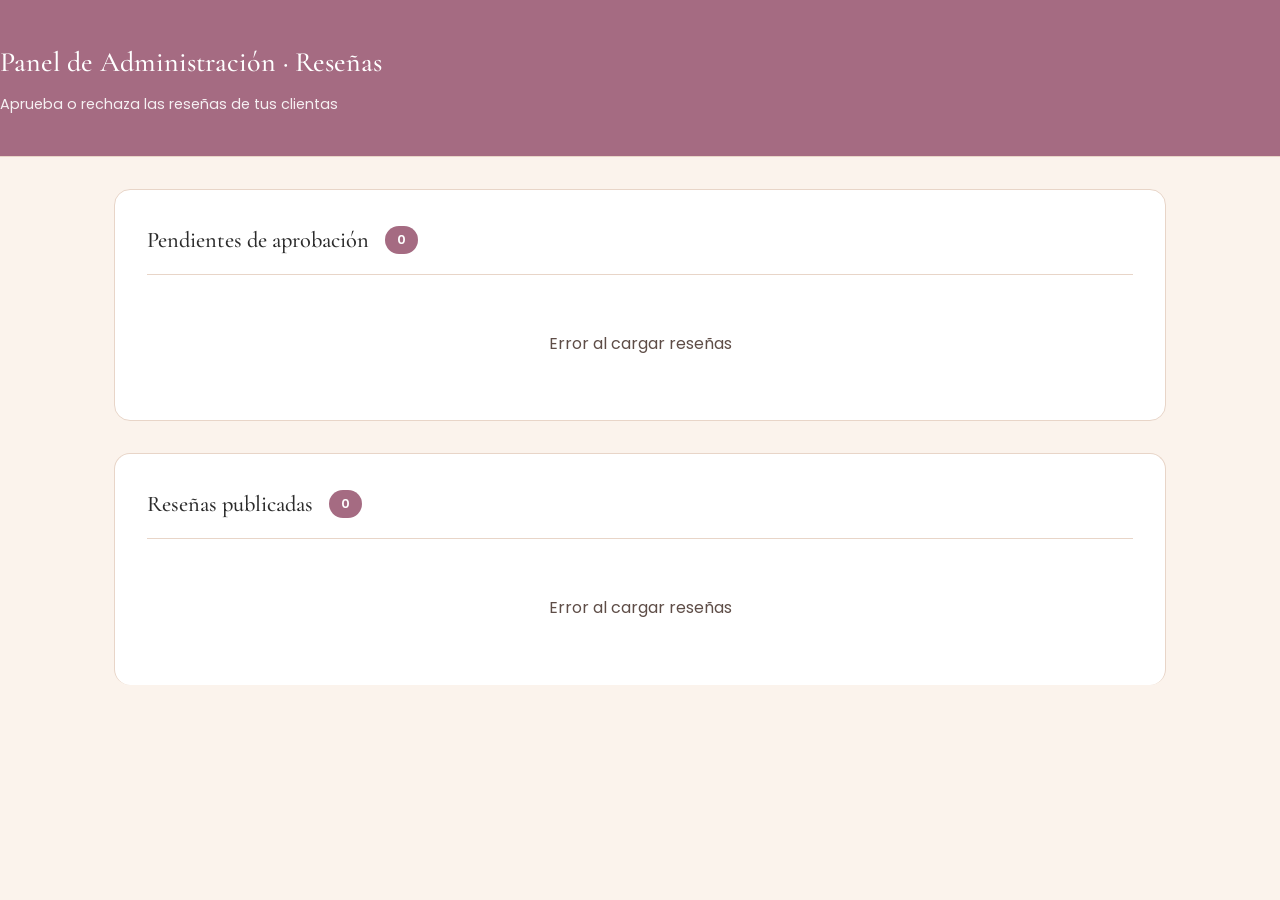
==== admin-resenas.html @ 3df261b6 "Sistema de reseñas: página califica, panel admin y sección home" ====
<!DOCTYPE html>
<html lang="es">
<head>
    <meta charset="UTF-8">
    <meta name="viewport" content="width=device-width, initial-scale=1.0">
    <title>Panel Admin - Reseñas | Francisca Ortiz</title>
    <meta name="robots" content="noindex, nofollow">

    <link rel="icon" type="image/png" href="images/favicon.png">

    <link rel="preconnect" href="https://fonts.googleapis.com">
    <link rel="preconnect" href="https://fonts.gstatic.com" crossorigin>
    <link href="https://fonts.googleapis.com/css2?family=Cormorant+Garamond:wght@400;500;600&family=Poppins:wght@300;400;500;600&display=swap" rel="stylesheet">

    <link rel="stylesheet" href="styles.css">
</head>
<body class="admin-body">
    <header class="admin-header">
        <div class="container">
            <h1>Panel de Administración · Reseñas</h1>
            <p>Aprueba o rechaza las reseñas de tus clientas</p>
        </div>
    </header>

    <main class="container admin-main">
        <section class="admin-section">
            <div class="admin-section-header">
                <h2>Pendientes de aprobación</h2>
                <span class="badge" id="count-pendientes">0</span>
            </div>

            <div id="loading-pendientes" class="admin-loading">
                Cargando reseñas...
            </div>

            <div id="lista-pendientes" class="admin-list"></div>

            <div id="empty-pendientes" class="admin-empty" style="display: none;">
                <p>No hay reseñas pendientes 🎉</p>
            </div>
        </section>

        <section class="admin-section">
            <div class="admin-section-header">
                <h2>Reseñas publicadas</h2>
                <span class="badge" id="count-publicadas">0</span>
            </div>

            <div id="loading-publicadas" class="admin-loading">
                Cargando reseñas...
            </div>

            <div id="lista-publicadas" class="admin-list"></div>

            <div id="empty-publicadas" class="admin-empty" style="display: none;">
                <p>Aún no hay reseñas publicadas</p>
            </div>
        </section>
    </main>

    <script src="admin-resenas.js"></script>
</body>
</html>
---- styles.css ----
*{
    margin: 0;
    padding: 0;
    box-sizing: border-box;
}

html{
    scroll-padding-top: 160px;
    scroll-behavior: smooth;
}

:root{
    --cream: #F5E8DE;
    --cream-light: #FBF3EC;
    --nude: #E8D5C8;
    --rose-mauve: #A56B82;
    --rose-mauve-dark: #8B4A6B;
    --copper: #C08870;
    --copper-soft: #D4A391;
    --text-dark: #2B2B2B;
    --text-soft: #5E4D47;
    --white: #FFFFFF;

    --font-script: 'Allura', cursive;
    --font-serif: 'Cormorant Garamond', serif;
    --font-sans: 'Poppins', sans-serif;
}

body{
    background-color: var(--cream);
    color: var(--text-dark);
    font-family: var(--font-sans);
    line-height: 1.6;
    font-size: 16px;
}

a{
    color: var(--rose-mauve);
    text-decoration: none;
}

a:hover{
    color: var(--rose-mauve-dark);
}

ul{
    list-style: none;
}

h2{
    font-family: var(--font-serif);
    font-size: 48px;
    color: var(--text-dark);
    margin-bottom: 24px;
}

/* APARTADO DEL HEADER */

header{
    background-color: var(--cream);
    padding: 20px 40px;
    display: flex;
    justify-content: space-between;
    align-items: center;
    position: sticky;
    top: 0;
    z-index: 100;
    border-bottom: 1px solid var(--nude);
}

.logo{
    display: block;
    line-height: 0;
}

.logo img{
    height: 70px;
    width: auto;
    display: block;
}

nav ul{
    display: flex;
    gap: 32px;
}

nav a{
    font-size: 13px;
    letter-spacing: 0.15em;
    text-transform: uppercase;
    color: var(--text-dark);
}

nav a:hover{
    color: var(--rose-mauve);
}

main{
    max-width: 1100px;
    margin: 0 auto;
    padding: 0 24px;
}

section{
    padding: 80px 0;
    border-bottom: 1px solid var(--nude);
}

section:last-child{
    border-bottom: none;
}

.section-cta{
    text-align: center;
    margin-top: 3rem;
}

article{
    margin-bottom: 32px;
}

.eyebrow{
    color: var(--copper);
    font-size: 0.75rem;
    letter-spacing: 0.35em;
    text-transform: uppercase;
    font-weight: 500;
    margin-bottom: 1.5rem;
}

.lead{
    font-size: 1.125rem;
    color: var(--text-soft);
    max-width: 600px;
    margin: 0 auto 2.5rem;
}

/* APARTADO DEL HERO */

.hero{
    padding: 5rem 0;
}

.hero-grid{
    display: grid;
    grid-template-columns: 1fr 1fr;
    gap: 4rem;
    align-items: center;
}

.hero-content .eyebrow{
    text-align: left;
}

.hero h1{
    font-family: var(--font-serif);
    font-size: 4rem;
    line-height: 1.1;
    margin-bottom: 1.5rem;
    color: var(--text-dark);
    font-weight: 400;
}

.hero h1 .script{
    font-family: var(--font-script);
    color: var(--rose-mauve);
    font-size: 5rem;
    font-weight: 400;
    display: block;
}

.hero-content .lead{
    margin-left: 0;
    margin-right: 0;
    margin-bottom: 2.5rem;
    max-width: 480px;
}

.hero-actions{
    display: flex;
    gap: 1rem;
    flex-wrap: wrap;
    justify-content: flex-start;
}

.hero-image{
    aspect-ratio: 4 / 5;
    border-radius: 1.5rem;
    overflow: hidden;
    box-shadow: 0 16px 48px rgba(139, 74, 107, 0.15);
}

.hero-image img{
    width: 100%;
    height: 100%;
    object-fit: cover;
    display: block;
}

/* APARTADO DE BOTONES */

.btn{
    display: inline-block;
    padding: 0.875rem 2rem;
    border-radius: 50px;
    font-size: 0.75rem;
    letter-spacing: 0.2em;
    text-transform: uppercase;
    font-weight: 500;
    transition: all 0.3s;
    cursor: pointer;
}

.btn-primary{
    background-color: var(--rose-mauve);
    color: var(--white);
}

.btn-primary:hover{
    background-color: var(--rose-mauve-dark);
    color: var(--white);
}

.btn-secondary{
    background-color: transparent;
    color: var(--rose-mauve-dark);
    border: 1.5px solid var(--rose-mauve);
}

.btn-secondary:hover{
    background-color: var(--rose-mauve);
    color: var(--white);
}

.btn-nav{
    background-color: var(--rose-mauve);
    color: var(--white) !important;
    padding: 0.6rem 1.25rem;
    border-radius: 50px;
    font-weight: 500;
}

.btn-nav:hover{
    background-color: var(--rose-mauve-dark);
    color: var(--white) !important;
}

/* APARTADO DE SERVICIOS */

.services-section{
    text-align: center;
}

.services-section > .lead{
    margin-bottom: 4rem;
}

.services-grid{
    display: grid;
    grid-template-columns: 1fr 1fr;
    gap: 1.5rem;
    text-align: left;
}

.service-card{
    background-color: var(--white);
    padding: 2rem;
    border-radius: 1.25rem;
    border: 1px solid transparent;
    transition: all 0.3s;
}

.service-card:hover{
    border-color: var(--copper-soft);
    transform: translateY(-4px);
    box-shadow: 0 8px 32px rgba(139, 74, 107, 0.08);
}

.service-card h3{
    font-family: var(--font-serif);
    font-size: 1.5rem;
    font-weight: 500;
    color: var(--text-dark);
    margin-bottom: 0.5rem;
}

.service-card p{
    color: var(--text-soft);
    font-size: 0.95rem;
    margin-bottom: 0.75rem;
}

.price{
    color: var(--rose-mauve-dark);
    font-weight: 600;
    font-size: 1rem;
}

.duration{
    color: var(--copper);
    font-size: 0.75rem;
    letter-spacing: 0.15em;
    text-transform: uppercase;
    font-weight: 500;
}

/* APARTADO DE PRODUCTOS */

.products-section{
    text-align: center;
    background-color: var(--cream-light);
    padding: 4rem 2rem;
    border-radius: 2rem;
    margin-bottom: 4rem;
}

.products-section > .lead{
    margin-bottom: 4rem;
}

.products-grid{
    display: grid;
    grid-template-columns: repeat(4, 1fr);
    gap: 1.25rem;
    text-align: left;
}

.product-card{
    background-color: var(--white);
    border-radius: 1.25rem;
    overflow: hidden;
    transition: transform 0.3s;
    cursor: pointer;
    display: flex;
    flex-direction: column;
}

.product-card:hover{
    transform: translateY(-4px);
}

.product-image{
    aspect-ratio: 1 / 1;
    background-color: var(--cream);
    display: flex;
    align-items: center;
    justify-content: center;
    color: var(--copper);
    font-size: 0.75rem;
    letter-spacing: 0.2em;
    text-transform: uppercase;
    width: 100%;
}

.product-brand,
.product-card h3,
.product-price{
    padding-left: 1.25rem;
    padding-right: 1.25rem;
}

.product-brand{
    font-size: 0.7rem;
    letter-spacing: 0.25em;
    text-transform: uppercase;
    color: var(--copper);
    margin-top: 1.25rem;
    margin-bottom: 0.4rem;
}

.product-card h3{
    font-family: var(--font-serif);
    font-size: 1.05rem;
    font-weight: 500;
    color: var(--text-dark);
    line-height: 1.3;
    margin-bottom: 0.75rem;
}

.product-price{
    color: var(--rose-mauve-dark);
    font-weight: 600;
    font-size: 1rem;
    padding-bottom: 1.25rem;
    margin-top: auto;
}

/* APARTADO DE CONTACTO */

.contact-grid{
    display: grid;
    grid-template-columns: 1fr 1fr;
    gap: 4rem;
    align-items: start;
}

.contact-info h2{
    margin-bottom: 1rem;
}

.contact-info .lead{
    margin-bottom: 2.5rem;
}

.contact-list li{
    padding: 1rem 0;
    border-bottom: 1px solid var(--nude);
}

.contact-list li:last-child{
    border-bottom: none;
}

.contact-label{
    display: block;
    font-size: 0.7rem;
    letter-spacing: 0.25em;
    text-transform: uppercase;
    color: var(--copper);
    margin-bottom: 0.4rem;
    font-weight: 500;
}

.contact-list a{
    font-size: 1.05rem;
    color: var(--text-dark);
}

.contact-list a:hover{
    color: var(--rose-mauve);
}

.hours-box{
    background-color: var(--white);
    padding: 2.5rem;
    border-radius: 1.5rem;
    box-shadow: 0 8px 32px rgba(139, 74, 107, 0.08);
}

.hours-box h3{
    font-family: var(--font-serif);
    font-size: 1.75rem;
    font-weight: 500;
    text-align: center;
    margin-bottom: 1.5rem;
}

.hours-box .script{
    font-family: var(--font-script);
    color: var(--rose-mauve);
    font-size: 2.25rem;
    font-weight: 400;
}

.hours-list li{
    display: flex;
    justify-content: space-between;
    padding: 0.875rem 0;
    border-bottom: 1px solid var(--cream);
    font-size: 0.95rem;
}

.hours-list li:last-child{
    border-bottom: none;
}

.hours-list li span:first-child{
    color: var(--text-soft);
}

.hours-list li span:last-child{
    color: var(--rose-mauve-dark);
    font-weight: 500;
}

/* APARTADO DEL MAPA */

.map-wrapper{
    margin-top: 4rem;
    border-radius: 1.5rem;
    overflow: hidden;
    box-shadow: 0 8px 32px rgba(139, 74, 107, 0.08);
    aspect-ratio: 16 / 9;
}

.map-wrapper iframe{
    width: 100%;
    height: 100%;
    border: 0;
    display: block;
}

/* APARTADO DE FOOTER */

footer{
    background-color: var(--rose-mauve-dark);
    color: var(--cream);
    padding: 4rem 0 2rem;
    margin-top: 4rem;
}

.footer-grid{
    max-width: 1100px;
    margin: 0 auto 3rem;
    padding: 0 24px;
    display: grid;
    grid-template-columns: 2fr 1fr 1fr;
    gap: 4rem;
}

.footer-logo{
    display: block;
    line-height: 0;
}

.footer-logo img{
    height: 80px;
    width: auto;
    display: block;
}

.footer-about{
    color: rgba(245, 232, 222, 0.7);
    margin-top: 1.5rem;
    font-size: 0.95rem;
    max-width: 320px;
}

footer h4{
    font-size: 0.7rem;
    letter-spacing: 0.25em;
    text-transform: uppercase;
    color: var(--copper-soft);
    margin-bottom: 1.25rem;
    font-weight: 500;
}

.footer-links ul li,
.footer-social ul li{
    margin-bottom: 0.75rem;
}

.footer-links a,
.footer-social a{
    color: rgba(245, 232, 222, 0.85);
    font-size: 0.95rem;
    transition: color 0.2s;
}

.footer-links a:hover,
.footer-social a:hover{
    color: var(--cream);
}

.footer-bottom{
    max-width: 1100px;
    margin: 0 auto;
    padding: 1.5rem 24px 0;
    border-top: 1px solid rgba(245, 232, 222, 0.15);
    text-align: center;
}

.footer-bottom p{
    font-size: 0.8rem;
    color: rgba(245, 232, 222, 0.5);
}

/* APARTADO BOTON WSP */

.whatsapp-float{
    position: fixed;
    bottom: 1.5rem;
    right: 1.5rem;
    width: 60px;
    height: 60px;
    background-color: #25D366;
    color: var(--white);
    border-radius: 50%;
    display: flex;
    align-items: center;
    justify-content: center;
    box-shadow: 0 6px 24px rgba(37, 211, 102, 0.4);
    z-index: 99;
    transition: transform 0.3s, box-shadow 0.3s;
}

.whatsapp-float:hover{
    transform: scale(1.08);
    box-shadow: 0 8px 32px rgba(37, 211, 102, 0.5);
    color: var(--white);
}

/* ANIMACIONES DE PAGINA */

.fade-in{
    opacity: 0;
    transform: translateY(30px);
    transition: opacity 0.8s ease, transform 0.8s ease;
}

.fade-in.visible{
    opacity: 1;
    transform: translateY(0);
}

/* APARTADO DE GALERIA */

.gallery-section{
    text-align: center;
}

.gallery-section > .lead{
    margin-bottom: 4rem;
}

.gallery-grid{
    display: grid;
    grid-template-columns: repeat(4, 1fr);
    grid-template-rows: 240px 240px;
    gap: 0.75rem;
    margin-bottom: 3rem;
}

.gallery-item{
    border-radius: 1rem;
    overflow: hidden;
    cursor: pointer;
    transition: transform 0.4s;
}

.gallery-item img{
    width: 100%;
    height: 100%;
    object-fit: cover;
    display: block;
    transition: transform 0.6s;
}

.gallery-item:hover img{
    transform: scale(1.08);
}

.gallery-item-1{
    grid-row: span 2;
}

.gallery-item-4{
    grid-column: span 2;
}

.gallery-cta{
    font-size: 1.05rem;
    color: var(--text-soft);
    margin-top: 2rem;
}

.gallery-cta a{
    font-weight: 500;
    border-bottom: 2px solid var(--copper-soft);
    padding-bottom: 2px;
    transition: border-color 0.3s;
}

.gallery-cta a:hover{
    border-color: var(--rose-mauve);
}

/* APARTADO DE PAGINA SERVICIOS */

.page-header{
    text-align: center;
    padding: 4rem 0 3rem;
}

.page-header h1{
    font-family: var(--font-serif);
    font-size: 3.5rem;
    line-height: 1.1;
    color: var(--text-dark);
    font-weight: 400;
    margin-bottom: 0;
}

.page-header h1 .script{
    font-family: var(--font-script);
    color: var(--rose-mauve);
    font-size: 4.5rem;
    font-weight: 400;
}

.services-page,
.shop-page{
    padding-bottom: 4rem;
}

.category-title{
    font-family: var(--font-serif);
    font-size: 1.75rem;
    font-weight: 500;
    color: var(--rose-mauve-dark);
    margin: 3rem 0 1.5rem;
    padding-left: 0.5rem;
    border-left: 3px solid var(--copper);
}

.category-title:first-of-type{
    margin-top: 0;
}

.services-cta{
    text-align: center;
    margin-top: 5rem;
    padding: 3rem;
    background-color: var(--cream-light);
    border-radius: 1.5rem;
}

.services-cta p{
    font-family: var(--font-serif);
    font-size: 1.5rem;
    color: var(--text-dark);
    margin-bottom: 1.5rem;
}

/* APARTADO PAGINA TIENDA */

.filters{
    display: flex;
    gap: 0.75rem;
    flex-wrap: wrap;
    justify-content: center;
    margin-bottom: 3rem;
}

.filter-btn{
    background-color: transparent;
    color: var(--text-soft);
    border: 1.5px solid var(--nude);
    padding: 0.75rem 1.5rem;
    border-radius: 50px;
    font-family: var(--font-sans);
    font-size: 0.8rem;
    letter-spacing: 0.15em;
    text-transform: uppercase;
    font-weight: 500;
    cursor: pointer;
    transition: all 0.3s;
}

.filter-btn:hover{
    border-color: var(--rose-mauve);
    color: var(--rose-mauve-dark);
}

.filter-btn.active{
    background-color: var(--rose-mauve);
    color: var(--white);
    border-color: var(--rose-mauve);
}

.shop-grid{
    grid-template-columns: repeat(4, 1fr);
}

.product-card.hidden{
    display: none;
}

.shop-info{
    margin-top: 5rem;
    padding: 3rem;
    background-color: var(--cream-light);
    border-radius: 1.5rem;
    text-align: center;
}

.shop-info h3{
    font-family: var(--font-serif);
    font-size: 1.75rem;
    font-weight: 500;
    margin-bottom: 1rem;
    color: var(--rose-mauve-dark);
}

.shop-info p{
    color: var(--text-soft);
    margin-bottom: 2rem;
    max-width: 600px;
    margin-left: auto;
    margin-right: auto;
}

@media (max-width: 768px){
    header {
        padding: 1rem 1.25rem;
        flex-wrap: wrap;
    }

    nav ul {
        gap: 1rem;
    }

    .logo img {
        height: 50px;
    }

    .hero-grid {
        grid-template-columns: 1fr;
        gap: 2.5rem;
    }

    .hero-image {
        aspect-ratio: 4 / 3;
        order: -1;
    }

    .hero h1 {
        font-size: 2.5rem;
    }

    .hero h1 .script {
        font-size: 3rem;
    }

    .page-header h1 {
        font-size: 2.5rem;
    }

    .page-header h1 .script {
        font-size: 3rem;
    }

    .services-grid {
        grid-template-columns: 1fr;
    }

    .products-grid {
        grid-template-columns: repeat(2, 1fr);
    }

    .products-section,
    .shop-page {
        padding: 2.5rem 1rem;
    }

    .contact-grid {
        grid-template-columns: 1fr;
        gap: 2.5rem;
    }

    .map-wrapper {
        margin-top: 2.5rem;
        aspect-ratio: 4 / 3;
    }

    .footer-grid {
        grid-template-columns: 1fr;
        gap: 2rem;
    }

    .gallery-grid {
        grid-template-columns: repeat(2, 1fr);
        grid-template-rows: 180px 180px 180px 180px;
    }

    .gallery-item-1,
    .gallery-item-4 {
        grid-row: auto;
        grid-column: auto;
    }

    .shop-grid {
        grid-template-columns: repeat(2, 1fr);
    }
}

/* APARTADO PÁGINA RESERVAR */

.booking-page{
    display: grid;
    grid-template-columns: 1fr 320px;
    gap: 3rem;
    padding-bottom: 4rem;
    align-items: start;
}

.booking-stepper{
    grid-column: 1 / -1;
    display: flex;
    justify-content: space-between;
    margin-bottom: 3rem;
    padding: 1.5rem 0;
    border-bottom: 1px solid var(--nude);
    position: relative;
}

.booking-stepper::before{
    content: '';
    position: absolute;
    top: 50%;
    left: 5%;
    right: 5%;
    height: 2px;
    background-color: var(--nude);
    z-index: 0;
}

.step{
    display: flex;
    flex-direction: column;
    align-items: center;
    gap: 0.5rem;
    position: relative;
    z-index: 1;
    background-color: var(--cream);
    padding: 0 1rem;
}

.step-number{
    width: 40px;
    height: 40px;
    border-radius: 50%;
    background-color: var(--white);
    border: 2px solid var(--nude);
    display: flex;
    align-items: center;
    justify-content: center;
    font-weight: 600;
    color: var(--text-soft);
    transition: all 0.3s;
}

.step-label{
    font-size: 0.75rem;
    letter-spacing: 0.15em;
    text-transform: uppercase;
    color: var(--text-soft);
    font-weight: 500;
}

.step.active .step-number{
    background-color: var(--rose-mauve);
    border-color: var(--rose-mauve);
    color: var(--white);
}

.step.active .step-label{
    color: var(--rose-mauve-dark);
    font-weight: 600;
}

.step.completed .step-number{
    background-color: var(--copper);
    border-color: var(--copper);
    color: var(--white);
}

/* APARTADO DE SELECCIÓN DE SERVICIO */

.booking-step{
    display: none;
}

.booking-step.active{
    display: block;
}

.step-title{
    font-family: var(--font-serif);
    font-size: 2rem;
    font-weight: 500;
    color: var(--text-dark);
    margin-bottom: 0.5rem;
}

.step-description{
    color: var(--text-soft);
    margin-bottom: 2rem;
    font-size: 1rem;
}

.services-selection{
    display: grid;
    grid-template-columns: 1fr 1fr;
    gap: 1rem;
    margin-bottom: 2rem;
}

.service-option{
    background-color: var(--white);
    padding: 1.5rem;
    border-radius: 1rem;
    border: 2px solid var(--nude);
    cursor: pointer;
    transition: all 0.3s;
    margin-bottom: 0;
}

.service-option:hover{
    border-color: var(--copper-soft);
    transform: translateY(-2px);
    box-shadow: 0 4px 16px rgba(139, 74, 107, 0.06);
}

.service-option.selected{
    border-color: var(--rose-mauve);
    background-color: var(--cream-light);
    box-shadow: 0 4px 16px rgba(139, 74, 107, 0.12);
}

.service-option h3{
    font-family: var(--font-serif);
    font-size: 1.25rem;
    font-weight: 500;
    color: var(--text-dark);
    margin-bottom: 0.4rem;
}

.service-option p{
    color: var(--text-soft);
    font-size: 0.875rem;
    margin-bottom: 0.75rem;
}

.service-meta{
    display: flex;
    align-items: center;
    gap: 0.5rem;
    margin-bottom: 0;
}

.service-option .price{
    color: var(--rose-mauve-dark);
    font-weight: 600;
    font-size: 1rem;
}

.service-option .duration{
    color: var(--copper);
    font-size: 0.7rem;
    letter-spacing: 0.15em;
    text-transform: uppercase;
    font-weight: 500;
}

/* ACCIONES DE NAVEGACIÓN */

.booking-actions{
    display: flex;
    justify-content: space-between;
    gap: 1rem;
    margin-top: 2rem;
    padding-top: 2rem;
    border-top: 1px solid var(--nude);
}

.booking-actions .btn-secondary{
    margin-right: auto;
}

.booking-actions .btn-primary{
    margin-left: auto;
}

.btn:disabled{
    opacity: 0.4;
    cursor: not-allowed;
    pointer-events: none;
}

/* APARTADO DE CALENDARIO Y HORARIOS */

.calendar-wrapper{
    background-color: var(--white);
    padding: 1.5rem;
    border-radius: 1.25rem;
    border: 1px solid var(--nude);
    margin-bottom: 2rem;
}

.calendar-header{
    display: flex;
    justify-content: space-between;
    align-items: center;
    margin-bottom: 1.5rem;
}

.calendar-month{
    font-family: var(--font-serif);
    font-size: 1.4rem;
    font-weight: 500;
    color: var(--text-dark);
    margin: 0;
    text-transform: capitalize;
}

.calendar-nav{
    width: 36px;
    height: 36px;
    border-radius: 50%;
    border: 1px solid var(--nude);
    background-color: var(--white);
    color: var(--rose-mauve-dark);
    font-size: 1.2rem;
    cursor: pointer;
    transition: all 0.2s;
    display: flex;
    align-items: center;
    justify-content: center;
}

.calendar-nav:hover{
    background-color: var(--cream-light);
    border-color: var(--rose-mauve);
}

.calendar-weekdays{
    display: grid;
    grid-template-columns: repeat(7, 1fr);
    gap: 0.25rem;
    margin-bottom: 0.5rem;
}

.calendar-weekdays span{
    text-align: center;
    font-size: 0.7rem;
    letter-spacing: 0.15em;
    text-transform: uppercase;
    color: var(--copper);
    font-weight: 500;
    padding: 0.5rem 0;
}

.calendar-grid{
    display: grid;
    grid-template-columns: repeat(7, 1fr);
    gap: 0.25rem;
}

.calendar-day{
    aspect-ratio: 1;
    display: flex;
    align-items: center;
    justify-content: center;
    font-size: 0.95rem;
    background-color: transparent;
    border: 1px solid transparent;
    border-radius: 0.75rem;
    cursor: pointer;
    color: var(--text-dark);
    transition: all 0.2s;
    font-family: var(--font-sans);
}

.calendar-day:hover:not(.disabled):not(.empty){
    background-color: var(--cream);
    border-color: var(--copper-soft);
}

.calendar-day.empty{
    cursor: default;
}

.calendar-day.disabled{
    color: rgba(94, 77, 71, 0.25);
    cursor: not-allowed;
    text-decoration: line-through;
}

.calendar-day.today{
    border-color: var(--copper);
    font-weight: 600;
    color: var(--rose-mauve-dark);
}

.calendar-day.selected{
    background-color: var(--rose-mauve);
    color: var(--white);
    border-color: var(--rose-mauve);
    font-weight: 500;
}

.calendar-day.has-availability{
    position: relative;
}

.calendar-day.has-availability::after{
    content: '';
    position: absolute;
    bottom: 4px;
    width: 4px;
    height: 4px;
    border-radius: 50%;
    background-color: var(--copper);
}

.calendar-day.selected.has-availability::after{
    background-color: var(--white);
}

/* APARTADO DE TIME SLOTS */

.time-slots-wrapper{
    background-color: var(--white);
    padding: 1.5rem;
    border-radius: 1.25rem;
    border: 1px solid var(--nude);
}

.slots-title{
    font-family: var(--font-serif);
    font-size: 1.25rem;
    font-weight: 500;
    color: var(--text-dark);
    margin-bottom: 0.5rem;
}

.slots-help{
    color: var(--text-soft);
    font-size: 0.875rem;
    font-style: italic;
    margin-bottom: 1rem;
}

.time-slots{
    display: grid;
    grid-template-columns: repeat(4, 1fr);
    gap: 0.5rem;
}

.time-slot{
    padding: 0.75rem 0.5rem;
    background-color: var(--white);
    border: 1.5px solid var(--nude);
    border-radius: 0.5rem;
    font-size: 0.9rem;
    cursor: pointer;
    text-align: center;
    transition: all 0.2s;
    font-family: var(--font-sans);
    color: var(--text-dark);
}

.time-slot:hover:not(.disabled){
    border-color: var(--copper-soft);
    background-color: var(--cream-light);
}

.time-slot.selected{
    background-color: var(--rose-mauve);
    color: var(--white);
    border-color: var(--rose-mauve);
    font-weight: 500;
}

.time-slot.disabled{
    background-color: var(--cream-light);
    color: rgba(94, 77, 71, 0.3);
    cursor: not-allowed;
    text-decoration: line-through;
}

@media (max-width: 768px){
    .time-slots {
        grid-template-columns: repeat(3, 1fr);
    }
}

/* APARTADO DE FORMULARIO */

.booking-form{
    margin-bottom: 2rem;
}

.form-field{
    margin-bottom: 1.25rem;
}

.form-field label{
    display: block;
    font-size: 0.7rem;
    letter-spacing: 0.2em;
    text-transform: uppercase;
    color: var(--copper);
    margin-bottom: 0.5rem;
    font-weight: 500;
}

.form-field input,
.form-field textarea{
    width: 100%;
    padding: 0.875rem 1rem;
    border: 1.5px solid var(--nude);
    border-radius: 0.75rem;
    background-color: var(--white);
    font-size: 1rem;
    font-family: var(--font-sans);
    color: var(--text-dark);
    transition: border-color 0.2s;
}

.form-field input:focus,
.form-field textarea:focus{
    outline: none;
    border-color: var(--rose-mauve);
}

.form-field input::placeholder,
.form-field textarea::placeholder{
    color: rgba(94, 77, 71, 0.4);
}

.form-field textarea{
    resize: vertical;
    min-height: 100px;
    font-family: var(--font-sans);
}

.form-field-checkbox{
    display: flex;
    align-items: center;
    gap: 0.75rem;
    margin: 1.5rem 0;
}

.form-field-checkbox input[type="checkbox"]{
    width: 18px;
    height: 18px;
    accent-color: var(--rose-mauve);
    cursor: pointer;
}

.form-field-checkbox label{
    font-size: 0.875rem;
    color: var(--text-soft);
    margin-bottom: 0;
    text-transform: none;
    letter-spacing: 0;
    cursor: pointer;
}

/* APARTADO DE CONFIRMACIÓN */

.booking-success{
    text-align: center;
    padding: 2rem;
}

.success-icon{
    width: 80px;
    height: 80px;
    border-radius: 50%;
    background-color: var(--rose-mauve);
    color: var(--white);
    display: flex;
    align-items: center;
    justify-content: center;
    font-size: 2.5rem;
    margin: 0 auto 1.5rem;
}

.booking-success h2{
    font-family: var(--font-serif);
    font-size: 2rem;
    margin-bottom: 0.75rem;
}

.booking-success > p{
    color: var(--text-soft);
    margin-bottom: 2rem;
}

.booking-summary{
    background-color: var(--cream-light);
    padding: 1.75rem;
    border-radius: 1rem;
    text-align: left;
    max-width: 400px;
    margin: 0 auto 2rem;
}

.booking-summary h3{
    font-family: var(--font-serif);
    font-size: 1.25rem;
    margin-bottom: 1rem;
    text-align: center;
}

.booking-summary ul{
    display: flex;
    flex-direction: column;
    gap: 0.5rem;
}

.booking-summary li{
    display: flex;
    justify-content: space-between;
    padding: 0.5rem 0;
    border-bottom: 1px dashed var(--nude);
    font-size: 0.95rem;
}

.booking-summary li:last-child{
    border-bottom: none;
}

/* SIDEBAR DE RESUMEN EN VIVO */

.booking-summary-sidebar{
    background-color: var(--white);
    padding: 1.75rem;
    border-radius: 1.25rem;
    border: 1px solid var(--nude);
    position: sticky;
    top: 100px;
    align-self: start;
}

.booking-summary-sidebar h3{
    font-family: var(--font-serif);
    font-size: 1.4rem;
    font-weight: 500;
    color: var(--text-dark);
    margin-bottom: 1.25rem;
    padding-bottom: 1rem;
    border-bottom: 1px solid var(--nude);
}

.summary-list{
    display: flex;
    flex-direction: column;
    gap: 0.875rem;
}

.summary-list li{
    display: flex;
    flex-direction: column;
    gap: 0.25rem;
    margin-bottom: 0;
}

.summary-label{
    font-size: 0.7rem;
    letter-spacing: 0.2em;
    text-transform: uppercase;
    color: var(--copper);
    font-weight: 500;
}

.summary-value{
    color: var(--text-dark);
    font-weight: 500;
    font-size: 1rem;
}

.summary-total{
    margin-top: 1rem !important;
    padding-top: 1rem;
    border-top: 1px solid var(--nude);
}

.summary-total .summary-value{
    font-family: var(--font-serif);
    font-size: 1.5rem;
    color: var(--rose-mauve-dark);
    font-weight: 600;
}

/* APARTADO RESPONSIVE PARA RESERVAR */

@media (max-width: 900px){
    .booking-page{
        grid-template-columns: 1fr;
    }

    .booking-summary-sidebar{
        position: static;
        order: -1;
    }

    .services-selection{
        grid-template-columns: 1fr;
    }
}

@media (max-width: 768px){
    .booking-stepper{
        gap: 0.5rem;
    }

    .step{
        padding: 0 0.25rem;
    }

    .step-label{
        font-size: 0.65rem;
        display: none;
    }

    .step.active .step-label{
        display: block;
    }
}

/* CUENTA DE PAGO EN CONFIRMACION */

.payment-cta {
    background-color: var(--cream-light);
    padding: 2rem;
    border-radius: 1rem;
    text-align: center;
    margin: 2rem auto;
    max-width: 400px;
    border: 2px solid var(--rose-mauve);
}

.payment-cta h3 {
    font-family: var(--font-serif);
    color: var(--rose-mauve-dark);
    margin-top: 0;
    margin-bottom: 0.5rem;
}

.payment-cta p {
    color: var(--text-soft);
    margin-bottom: 1.5rem;
}

.btn-payment {
    font-size: 1.1rem;
    padding: 1rem 2.5rem;
}

.payment-note {
    font-size: 0.8rem;
    color: var(--text-soft);
    margin-top: 1rem;
    margin-bottom: 0;
    font-style: italic;
}

/* CARRUSEL DE PRODUCTOS */

.carousel-wrapper {
    position: relative;
    margin: 0 auto 2.5rem;
    max-width: 100%;
}

.carousel-track {
    display: flex;
    gap: 1.5rem;
    overflow-x: auto;
    scroll-snap-type: x mandatory;
    scroll-behavior: smooth;
    padding: 1.5rem 2.5rem;
    scrollbar-width: none;
    -ms-overflow-style: none;
}

.carousel-track::-webkit-scrollbar {
    display: none;
}

.carousel-track .product-card {
    flex: 0 0 280px;
    scroll-snap-align: start;
    margin-bottom: 0;
    transition: transform 0.3s ease, box-shadow 0.3s ease;
    overflow: hidden;
    cursor: pointer;
}

.carousel-track .product-card:hover {
    transform: translateY(-8px);
    box-shadow: 0 12px 28px rgba(139, 74, 107, 0.18);
}

.carousel-track .product-card .product-image {
    overflow: hidden;
    transition: transform 0.4s ease;
}

.carousel-track .product-card:hover .product-image {
    transform: scale(1.05);
}

.carousel-btn {
    position: absolute;
    top: 50%;
    transform: translateY(-50%);
    width: 48px;
    height: 48px;
    border-radius: 50%;
    background-color: var(--white);
    border: 2px solid var(--rose-mauve);
    color: var(--rose-mauve);
    font-size: 1.5rem;
    cursor: pointer;
    z-index: 2;
    display: flex;
    align-items: center;
    justify-content: center;
    transition: all 0.3s;
    box-shadow: 0 2px 12px rgba(0, 0, 0, 0.08);
}

.carousel-btn:hover {
    background-color: var(--rose-mauve);
    color: var(--white);
    transform: translateY(-50%) scale(1.05);
}

.carousel-btn-prev {
    left: 0;
}

.carousel-btn-next {
    right: 0;
}

@media (max-width: 768px) {
    .carousel-track .product-card {
        flex: 0 0 240px;
    }

    .carousel-track {
        padding: 1.5rem 1rem;
    }

    .carousel-btn {
        display: none;
    }
}

/* PAGINA CALIFICAR RESEÑA */

.resena-page {
    padding-top: 3rem;
    padding-bottom: 4rem;
    min-height: 60vh;
}

.resena-wrapper {
    max-width: 600px;
    margin: 0 auto;
    background-color: var(--white);
    padding: 3rem 2.5rem;
    border-radius: 1.5rem;
    border: 1px solid var(--nude);
    text-align: center;
}

.resena-state h1 {
    font-family: var(--font-serif);
    font-size: 2rem;
    color: var(--text-dark);
    margin-bottom: 0.75rem;
    font-weight: 500;
}

.resena-state .lead {
    color: var(--text-soft);
    margin-bottom: 2rem;
}

.resena-state .eyebrow {
    color: var(--copper);
    font-size: 0.75rem;
    letter-spacing: 0.3em;
    text-transform: uppercase;
    margin-bottom: 0.75rem;
    font-weight: 500;
}

/* Sección de estrellas */
.rating-section {
    margin: 2.5rem 0;
    padding: 2rem;
    background-color: var(--cream-light);
    border-radius: 1rem;
}

.rating-label {
    color: var(--text-soft);
    font-size: 0.875rem;
    margin-bottom: 1rem;
    letter-spacing: 0.1em;
}

.stars-input {
    display: flex;
    justify-content: center;
    gap: 0.5rem;
    margin-bottom: 1rem;
}

.stars-input .star {
    font-size: 2.5rem;
    color: var(--nude);
    cursor: pointer;
    transition: all 0.2s;
    user-select: none;
}

.stars-input .star:hover,
.stars-input .star.active {
    color: var(--copper);
    transform: scale(1.1);
}

.rating-feedback {
    color: var(--text-soft);
    font-size: 0.875rem;
    font-style: italic;
    margin-bottom: 0;
}

/* Formulario */
.resena-page .form-field {
    text-align: left;
    margin-bottom: 1.5rem;
}

.resena-page .form-field label {
    display: block;
    color: var(--text-dark);
    margin-bottom: 0.5rem;
    font-weight: 500;
    font-size: 0.875rem;
}

.resena-page .form-field textarea {
    width: 100%;
    padding: 1rem;
    border: 1.5px solid var(--nude);
    border-radius: 0.75rem;
    background-color: var(--white);
    font-family: var(--font-sans);
    font-size: 1rem;
    color: var(--text-dark);
    resize: vertical;
    min-height: 140px;
    transition: border-color 0.2s;
}

.resena-page .form-field textarea:focus {
    outline: none;
    border-color: var(--rose-mauve);
}

.char-counter {
    text-align: right;
    color: var(--text-soft);
    font-size: 0.75rem;
    margin: 0.5rem 0 0 0;
}

/* Estado éxito */
.success-icon {
    width: 80px;
    height: 80px;
    border-radius: 50%;
    background-color: var(--rose-mauve);
    color: var(--white);
    display: flex;
    align-items: center;
    justify-content: center;
    font-size: 3rem;
    margin: 0 auto 1.5rem;
}

@media (max-width: 600px) {
    .resena-wrapper {
        padding: 2rem 1.5rem;
    }

    .stars-input .star {
        font-size: 2rem;
    }
}

/* PANEL ADMIN */

.admin-body {
    background-color: var(--cream-light);
}

.admin-header {
    background-color: var(--rose-mauve);
    color: var(--white);
    padding: 2.5rem 0;
    margin-bottom: 2rem;
}

.admin-header h1 {
    font-family: var(--font-serif);
    font-size: 1.75rem;
    margin: 0;
    font-weight: 500;
}

.admin-header p {
    margin: 0.5rem 0 0 0;
    opacity: 0.9;
    font-size: 0.9rem;
}

.admin-main {
    padding-bottom: 4rem;
}

.admin-section {
    background-color: var(--white);
    padding: 2rem;
    border-radius: 1rem;
    border: 1px solid var(--nude);
    margin-bottom: 2rem;
}

.admin-section-header {
    display: flex;
    align-items: center;
    gap: 1rem;
    margin-bottom: 1.5rem;
    padding-bottom: 1rem;
    border-bottom: 1px solid var(--nude);
}

.admin-section-header h2 {
    font-family: var(--font-serif);
    font-size: 1.4rem;
    color: var(--text-dark);
    margin: 0;
    font-weight: 500;
}

.badge {
    background-color: var(--rose-mauve);
    color: var(--white);
    padding: 0.25rem 0.75rem;
    border-radius: 50px;
    font-size: 0.8rem;
    font-weight: 600;
}

.admin-loading,
.admin-empty {
    text-align: center;
    padding: 2rem;
    color: var(--text-soft);
}

.admin-list {
    display: flex;
    flex-direction: column;
    gap: 1rem;
}

.resena-card {
    border: 1px solid var(--nude);
    border-radius: 0.75rem;
    padding: 1.5rem;
    background-color: var(--cream-light);
}

.resena-card-header {
    display: flex;
    justify-content: space-between;
    align-items: flex-start;
    gap: 1rem;
    margin-bottom: 1rem;
    flex-wrap: wrap;
}

.resena-cliente {
    margin: 0;
    color: var(--text-dark);
    font-weight: 600;
    font-size: 1.05rem;
}

.resena-servicio {
    color: var(--text-soft);
    font-size: 0.875rem;
    margin: 0.25rem 0 0 0;
}

.resena-stars {
    color: var(--copper);
    font-size: 1.25rem;
}

.resena-stars .empty {
    color: var(--nude);
}

.resena-comentario {
    color: var(--text-dark);
    line-height: 1.6;
    margin: 1rem 0;
    font-style: italic;
}

.resena-fecha {
    color: var(--text-soft);
    font-size: 0.8rem;
    margin-bottom: 1rem;
}

.resena-actions {
    display: flex;
    gap: 0.75rem;
    margin-top: 1rem;
}

.btn-aprobar {
    background-color: var(--rose-mauve);
    color: var(--white);
    border: none;
    padding: 0.6rem 1.25rem;
    border-radius: 50px;
    font-weight: 500;
    cursor: pointer;
    transition: background-color 0.2s;
    font-size: 0.875rem;
}

.btn-aprobar:hover {
    background-color: var(--rose-mauve-dark);
}

.btn-rechazar {
    background-color: transparent;
    color: var(--text-soft);
    border: 1px solid var(--nude);
    padding: 0.6rem 1.25rem;
    border-radius: 50px;
    font-weight: 500;
    cursor: pointer;
    transition: all 0.2s;
    font-size: 0.875rem;
}

.btn-rechazar:hover {
    background-color: rgba(0, 0, 0, 0.05);
    color: var(--text-dark);
}

.resena-publicada {
    border-left: 4px solid var(--rose-mauve);
}

/* SECCION DE RESEÑAS EN HOME */

.resenas-section {
    padding: 5rem 0;
    background-color: var(--cream-light);
}

.resenas-section h2 {
    text-align: center;
    margin-bottom: 0.5rem;
}

.resenas-section .lead {
    text-align: center;
    margin-bottom: 3rem;
}

.resenas-section .eyebrow {
    text-align: center;
}

.resenas-grid {
    display: grid;
    grid-template-columns: repeat(auto-fit, minmax(300px, 1fr));
    gap: 1.5rem;
    max-width: 1100px;
    margin: 0 auto;
}

.resenas-loading {
    text-align: center;
    color: var(--text-soft);
    grid-column: 1 / -1;
}

.resena-publica {
    background-color: var(--white);
    padding: 2rem;
    border-radius: 1rem;
    border: 1px solid var(--nude);
    position: relative;
    transition: transform 0.3s, box-shadow 0.3s;
}

.resena-publica:hover {
    transform: translateY(-4px);
    box-shadow: 0 8px 24px rgba(139, 74, 107, 0.12);
}

.resena-publica::before {
    content: '"';
    position: absolute;
    top: -10px;
    left: 1.5rem;
    font-family: var(--font-serif);
    font-size: 4rem;
    color: var(--copper);
    line-height: 1;
}

.resena-publica .stars {
    color: var(--copper);
    font-size: 1.1rem;
    margin-bottom: 0.75rem;
    letter-spacing: 0.1em;
}

.resena-publica .comentario {
    color: var(--text-dark);
    line-height: 1.6;
    margin: 0 0 1.5rem 0;
    font-style: italic;
}

.resena-publica .footer-resena {
    border-top: 1px solid var(--nude);
    padding-top: 1rem;
}

.resena-publica .cliente {
    color: var(--text-dark);
    font-weight: 600;
    margin: 0;
    font-size: 0.95rem;
}

.resena-publica .servicio {
    color: var(--copper);
    font-size: 0.8rem;
    margin: 0.25rem 0 0 0;
    letter-spacing: 0.05em;
}
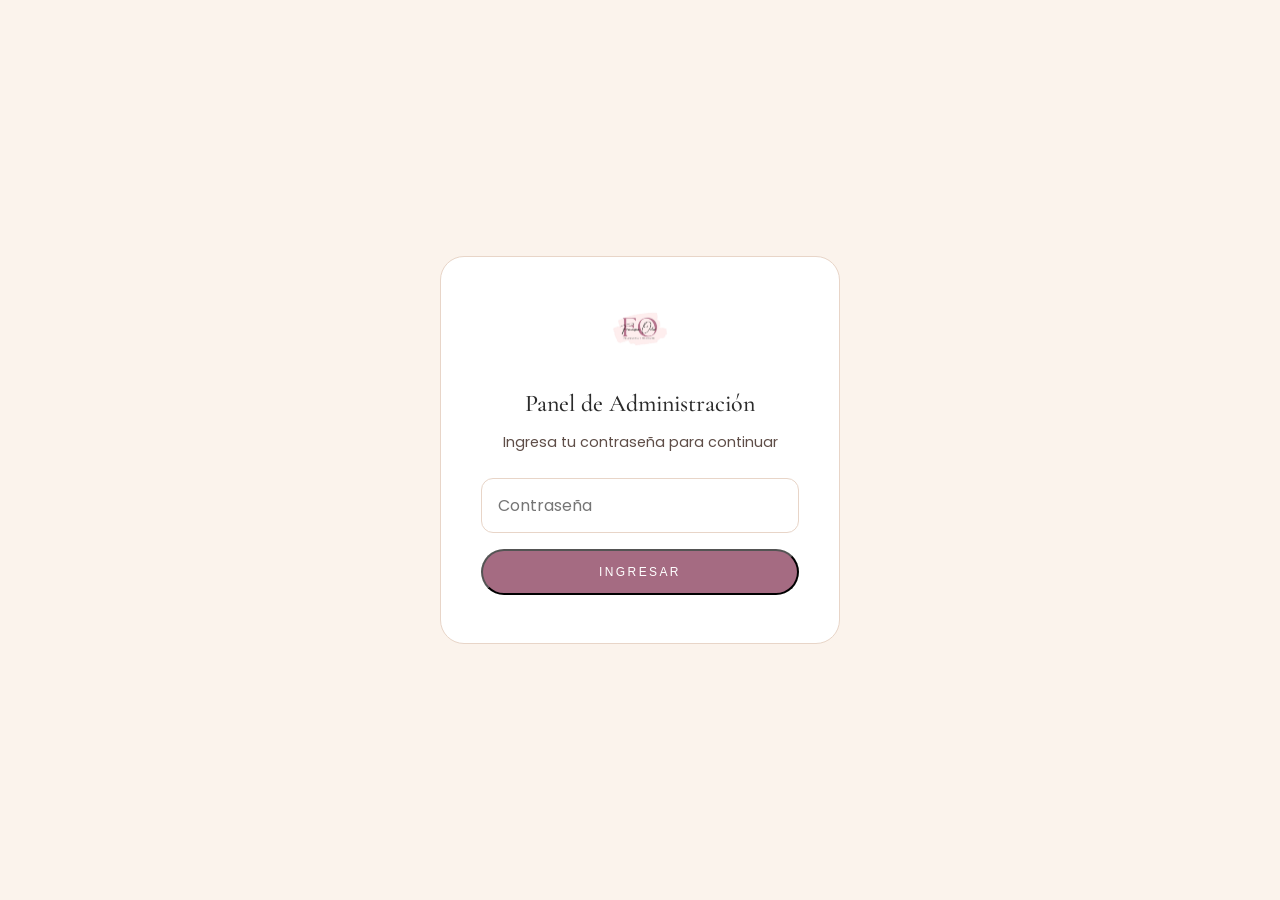
==== commit 0e5ed677: "Pantalla de login en panel admin con manejo de token de sesión" ====
--- a/admin-resenas.html
+++ b/admin-resenas.html
@@ -15,6 +15,30 @@
     <link rel="stylesheet" href="styles.css">
 </head>
 <body class="admin-body">
+    <!-- Pantalla de login -->
+    <div id="login-screen" class="login-screen">
+        <div class="login-box">
+            <img src="images/logo-fo.png" alt="Francisca Ortiz" class="login-logo">
+            <h1>Panel de Administración</h1>
+            <p>Ingresa tu contraseña para continuar</p>
+
+            <div class="login-field">
+                <input
+                    type="password"
+                    id="login-password"
+                    placeholder="Contraseña"
+                    autocomplete="current-password"
+                >
+            </div>
+
+            <p id="login-error" class="login-error" style="display: none;">
+                Contraseña incorrecta
+            </p>
+
+            <button id="login-btn" class="btn btn-primary">Ingresar</button>
+        </div>
+    </div>
+    <div id="admin-content" style="display: none;">
     <header class="admin-header">
         <div class="container">
             <h1>Panel de Administración · Reseñas</h1>
@@ -57,6 +81,7 @@
             </div>
         </section>
     </main>
+    </div>
 
     <script src="admin-resenas.js"></script>
 </body>
--- a/styles.css
+++ b/styles.css
@@ -2044,3 +2044,212 @@
     letter-spacing: 0.05em;
 }
 
+/* PAGINA REAGENDAR */
+
+.reagendar-page {
+    padding-top: 2rem;
+    padding-bottom: 4rem;
+    min-height: 60vh;
+}
+
+.reagendar-state {
+    width: 100%;
+}
+
+.reagendar-wrapper {
+    max-width: 600px;
+    margin: 2rem auto;
+    background-color: var(--white);
+    padding: 3rem 2.5rem;
+    border-radius: 1.5rem;
+    border: 1px solid var(--nude);
+    text-align: center;
+}
+
+.reagendar-wrapper-wide {
+    max-width: 1100px;
+    margin: 2rem auto;
+}
+
+.reagendar-wrapper h1,
+.reagendar-wrapper-wide h1 {
+    font-family: var(--font-serif);
+    font-size: 2rem;
+    color: var(--text-dark);
+    margin-bottom: 0.75rem;
+    font-weight: 500;
+}
+
+.reagendar-header {
+    background-color: var(--white);
+    padding: 2.5rem;
+    border-radius: 1.25rem 1.25rem 0 0;
+    border: 1px solid var(--nude);
+    border-bottom: none;
+    text-align: center;
+}
+
+.reagendar-header .eyebrow {
+    color: var(--copper);
+    font-size: 0.75rem;
+    letter-spacing: 0.3em;
+    text-transform: uppercase;
+    margin-bottom: 0.75rem;
+    font-weight: 500;
+}
+
+.reagendar-header .lead {
+    color: var(--text-soft);
+    margin-bottom: 0.25rem;
+}
+
+.lead-small {
+    color: var(--text-soft);
+    font-size: 0.9rem;
+    margin: 0;
+}
+
+.reagendar-contenido {
+    display: grid;
+    grid-template-columns: 1fr 320px;
+    gap: 1.5rem;
+    background-color: var(--white);
+    padding: 2rem;
+    border-radius: 0 0 1.25rem 1.25rem;
+    border: 1px solid var(--nude);
+    border-top: none;
+}
+
+.reagendar-selection h2 {
+    font-family: var(--font-serif);
+    font-size: 1.5rem;
+    color: var(--text-dark);
+    margin-bottom: 1.5rem;
+    font-weight: 500;
+}
+
+.reagendar-summary {
+    background-color: var(--cream-light);
+    padding: 1.75rem;
+    border-radius: 1rem;
+    align-self: start;
+    position: sticky;
+    top: 100px;
+}
+
+.reagendar-summary h3 {
+    font-family: var(--font-serif);
+    font-size: 1.25rem;
+    color: var(--text-dark);
+    margin-bottom: 1.25rem;
+    padding-bottom: 1rem;
+    border-bottom: 1px solid var(--nude);
+    font-weight: 500;
+}
+
+.reagendar-summary .btn {
+    width: 100%;
+    margin-top: 1.5rem;
+}
+
+.warning-text {
+    color: var(--copper);
+    font-size: 0.8rem;
+    margin-top: 1rem;
+    line-height: 1.5;
+}
+
+.exito-resumen {
+    background-color: var(--cream-light);
+    padding: 1.5rem;
+    border-radius: 0.75rem;
+    margin: 1.5rem 0;
+    text-align: left;
+}
+
+.exito-resumen p {
+    margin: 0.5rem 0;
+}
+
+@media (max-width: 900px) {
+    .reagendar-contenido {
+        grid-template-columns: 1fr;
+    }
+
+    .reagendar-summary {
+        position: static;
+        order: -1;
+    }
+}
+
+/* PANTALLA DE LOGIN ADMIN */
+
+.login-screen {
+    min-height: 100vh;
+    display: flex;
+    align-items: center;
+    justify-content: center;
+    background-color: var(--cream-light);
+    padding: 2rem;
+}
+
+.login-box {
+    background-color: var(--white);
+    padding: 3rem 2.5rem;
+    border-radius: 1.5rem;
+    border: 1px solid var(--nude);
+    text-align: center;
+    max-width: 400px;
+    width: 100%;
+}
+
+.login-logo {
+    width: 80px;
+    height: auto;
+    margin-bottom: 1.5rem;
+}
+
+.login-box h1 {
+    font-family: var(--font-serif);
+    font-size: 1.5rem;
+    color: var(--text-dark);
+    margin-bottom: 0.5rem;
+    font-weight: 500;
+}
+
+.login-box p {
+    color: var(--text-soft);
+    font-size: 0.9rem;
+    margin-bottom: 1.5rem;
+}
+
+.login-field {
+    margin-bottom: 1rem;
+}
+
+.login-field input {
+    width: 100%;
+    padding: 0.875rem 1rem;
+    border: 1.5px solid var(--nude);
+    border-radius: 0.75rem;
+    background-color: var(--white);
+    font-size: 1rem;
+    font-family: var(--font-sans);
+    color: var(--text-dark);
+    transition: border-color 0.2s;
+}
+
+.login-field input:focus {
+    outline: none;
+    border-color: var(--rose-mauve);
+}
+
+.login-error {
+    color: #c0392b;
+    font-size: 0.85rem;
+    margin-bottom: 1rem !important;
+}
+
+.login-box .btn {
+    width: 100%;
+}
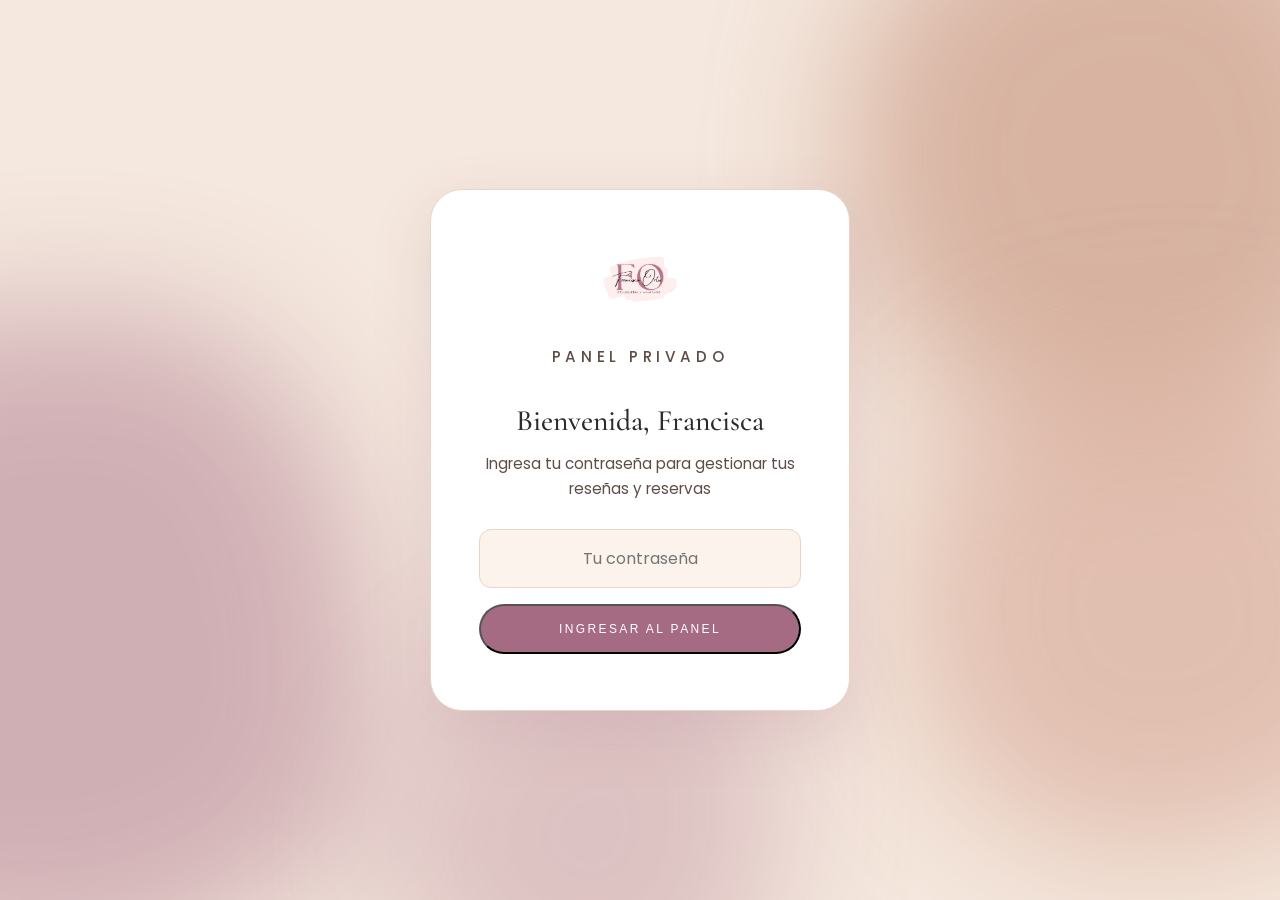
==== commit 8b2ab787: "Pulido general de todas las paginas ademas del home" ====
--- a/admin-resenas.html
+++ b/admin-resenas.html
@@ -15,18 +15,24 @@
     <link rel="stylesheet" href="styles.css">
 </head>
 <body class="admin-body">
+    <div class="blob blob-1"></div>
+    <div class="blob blob-2"></div>
+    <div class="blob blob-3"></div>
+    <div class="blob blob-4"></div>
+
     <!-- Pantalla de login -->
     <div id="login-screen" class="login-screen">
         <div class="login-box">
             <img src="images/logo-fo.png" alt="Francisca Ortiz" class="login-logo">
-            <h1>Panel de Administración</h1>
-            <p>Ingresa tu contraseña para continuar</p>
+            <p class="login-eyebrow">Panel privado</p>
+            <h1>Bienvenida, Francisca</h1>
+            <p>Ingresa tu contraseña para gestionar tus reseñas y reservas</p>
 
             <div class="login-field">
                 <input
                     type="password"
                     id="login-password"
-                    placeholder="Contraseña"
+                    placeholder="Tu contraseña"
                     autocomplete="current-password"
                 >
             </div>
@@ -35,52 +41,57 @@
                 Contraseña incorrecta
             </p>
 
-            <button id="login-btn" class="btn btn-primary">Ingresar</button>
+            <button id="login-btn" class="btn btn-primary">Ingresar al panel</button>
         </div>
     </div>
+
     <div id="admin-content" style="display: none;">
-    <header class="admin-header">
-        <div class="container">
-            <h1>Panel de Administración · Reseñas</h1>
-            <p>Aprueba o rechaza las reseñas de tus clientas</p>
-        </div>
-    </header>
+        <header class="admin-header">
+            <div class="admin-header-inner">
+                <div>
+                    <p class="admin-eyebrow">Panel de administración</p>
+                    <h1>Hola, Francisca <span class="script">✦</span></h1>
+                    <p class="admin-subtitle">Gestiona las reseñas y reservas de tu estudio</p>
+                </div>
+                <img src="images/logo-fo-blanco.png" alt="Francisca Ortiz" class="admin-header-logo">
+            </div>
+        </header>
 
-    <main class="container admin-main">
-        <section class="admin-section">
-            <div class="admin-section-header">
-                <h2>Pendientes de aprobación</h2>
-                <span class="badge" id="count-pendientes">0</span>
-            </div>
+        <main class="container admin-main">
+            <section class="admin-section">
+                <div class="admin-section-header">
+                    <h2>Pendientes de aprobación</h2>
+                    <span class="badge" id="count-pendientes">0</span>
+                </div>
 
-            <div id="loading-pendientes" class="admin-loading">
-                Cargando reseñas...
-            </div>
+                <div id="loading-pendientes" class="admin-loading">
+                    Cargando reseñas...
+                </div>
 
-            <div id="lista-pendientes" class="admin-list"></div>
+                <div id="lista-pendientes" class="admin-list"></div>
 
-            <div id="empty-pendientes" class="admin-empty" style="display: none;">
-                <p>No hay reseñas pendientes 🎉</p>
-            </div>
-        </section>
+                <div id="empty-pendientes" class="admin-empty" style="display: none;">
+                    <p>No hay reseñas pendientes 🎉</p>
+                </div>
+            </section>
 
-        <section class="admin-section">
-            <div class="admin-section-header">
-                <h2>Reseñas publicadas</h2>
-                <span class="badge" id="count-publicadas">0</span>
-            </div>
+            <section class="admin-section">
+                <div class="admin-section-header">
+                    <h2>Reseñas publicadas</h2>
+                    <span class="badge" id="count-publicadas">0</span>
+                </div>
 
-            <div id="loading-publicadas" class="admin-loading">
-                Cargando reseñas...
-            </div>
+                <div id="loading-publicadas" class="admin-loading">
+                    Cargando reseñas...
+                </div>
 
-            <div id="lista-publicadas" class="admin-list"></div>
+                <div id="lista-publicadas" class="admin-list"></div>
 
-            <div id="empty-publicadas" class="admin-empty" style="display: none;">
-                <p>Aún no hay reseñas publicadas</p>
-            </div>
-        </section>
-    </main>
+                <div id="empty-publicadas" class="admin-empty" style="display: none;">
+                    <p>Aún no hay reseñas publicadas</p>
+                </div>
+            </section>
+        </main>
     </div>
 
     <script src="admin-resenas.js"></script>
--- a/styles.css
+++ b/styles.css
@@ -57,15 +57,15 @@
 /* APARTADO DEL HEADER */
 
 header{
-    background-color: var(--cream);
-    padding: 20px 40px;
+    background-color: var(--rose-mauve-dark);
+    padding: 8px 40px;
     display: flex;
     justify-content: space-between;
     align-items: center;
     position: sticky;
     top: 0;
     z-index: 100;
-    border-bottom: 1px solid var(--nude);
+    border-bottom: 1px solid rgba(245, 232, 222, 0.15);
 }
 
 .logo{
@@ -74,7 +74,7 @@
 }
 
 .logo img{
-    height: 70px;
+    height: 110px;
     width: auto;
     display: block;
 }
@@ -82,17 +82,18 @@
 nav ul{
     display: flex;
     gap: 32px;
+    align-items: center;
 }
 
 nav a{
     font-size: 13px;
     letter-spacing: 0.15em;
     text-transform: uppercase;
-    color: var(--text-dark);
+    color: var(--cream);
 }
 
 nav a:hover{
-    color: var(--rose-mauve);
+    color: var(--copper-soft);
 }
 
 main{
@@ -138,7 +139,7 @@
 /* APARTADO DEL HERO */
 
 .hero{
-    padding: 5rem 0;
+    padding: 2.5rem 0 4rem;
 }
 
 .hero-grid{
@@ -184,7 +185,7 @@
 }
 
 .hero-image{
-    aspect-ratio: 4 / 5;
+    aspect-ratio: 4 / 3;
     border-radius: 1.5rem;
     overflow: hidden;
     box-shadow: 0 16px 48px rgba(139, 74, 107, 0.15);
@@ -492,6 +493,8 @@
 
 /* APARTADO DE FOOTER */
 
+/* APARTADO DE FOOTER */
+
 footer{
     background-color: var(--rose-mauve-dark);
     color: var(--cream);
@@ -504,8 +507,15 @@
     margin: 0 auto 3rem;
     padding: 0 24px;
     display: grid;
-    grid-template-columns: 2fr 1fr 1fr;
+    grid-template-columns: 1.2fr 1fr 1fr;
     gap: 4rem;
+    align-items: start;
+}
+
+.footer-brand{
+    display: flex;
+    flex-direction: column;
+    align-items: flex-start;
 }
 
 .footer-logo{
@@ -514,7 +524,7 @@
 }
 
 .footer-logo img{
-    height: 80px;
+    height: 130px;
     width: auto;
     display: block;
 }
@@ -523,7 +533,7 @@
     color: rgba(245, 232, 222, 0.7);
     margin-top: 1.5rem;
     font-size: 0.95rem;
-    max-width: 320px;
+    max-width: 280px;
 }
 
 footer h4{
@@ -535,21 +545,65 @@
     font-weight: 500;
 }
 
-.footer-links ul li,
-.footer-social ul li{
-    margin-bottom: 0.75rem;
-}
-
-.footer-links a,
-.footer-social a{
+.footer-map{
+    border-radius: 0.75rem;
+    overflow: hidden;
+    aspect-ratio: 4 / 3;
+    margin-bottom: 1rem;
+    border: 1px solid rgba(245, 232, 222, 0.15);
+}
+
+.footer-map iframe{
+    width: 100%;
+    height: 100%;
+    border: 0;
+    display: block;
+}
+
+.footer-address{
     color: rgba(245, 232, 222, 0.85);
-    font-size: 0.95rem;
+    font-size: 0.9rem;
+    line-height: 1.5;
+}
+
+.footer-contact-list{
+    margin-bottom: 1.5rem;
+}
+
+.footer-contact-list li{
+    display: flex;
+    align-items: center;
+    gap: 0.75rem;
+    margin-bottom: 0.875rem;
+}
+
+.contact-icon{
+    font-size: 1rem;
+    width: 24px;
+    text-align: center;
+    flex-shrink: 0;
+}
+
+.footer-contact-list a{
+    color: rgba(245, 232, 222, 0.85);
+    font-size: 0.9rem;
     transition: color 0.2s;
-}
-
-.footer-links a:hover,
-.footer-social a:hover{
+    word-break: break-word;
+}
+
+.footer-contact-list a:hover{
     color: var(--cream);
+}
+
+.footer-hours{
+    border-top: 1px solid rgba(245, 232, 222, 0.15);
+    padding-top: 1.25rem;
+}
+
+.footer-hours p{
+    color: rgba(245, 232, 222, 0.7);
+    font-size: 0.85rem;
+    margin-bottom: 0.4rem;
 }
 
 .footer-bottom{
@@ -855,7 +909,16 @@
 
     .footer-grid {
         grid-template-columns: 1fr;
-        gap: 2rem;
+        gap: 2.5rem;
+    }
+
+    .footer-brand {
+        align-items: center;
+        text-align: center;
+    }
+
+    .footer-about {
+        max-width: 100%;
     }
 
     .gallery-grid {
@@ -1553,7 +1616,7 @@
     overflow-x: auto;
     scroll-snap-type: x mandatory;
     scroll-behavior: smooth;
-    padding: 1.5rem 2.5rem;
+    padding: 1.5rem 0;
     scrollbar-width: none;
     -ms-overflow-style: none;
 }
@@ -1563,7 +1626,7 @@
 }
 
 .carousel-track .product-card {
-    flex: 0 0 280px;
+    flex: 0 0 calc((100% - 3rem) / 3);
     scroll-snap-align: start;
     margin-bottom: 0;
     transition: transform 0.3s ease, box-shadow 0.3s ease;
@@ -1612,16 +1675,16 @@
 }
 
 .carousel-btn-prev {
-    left: 0;
+    left: -22px;
 }
 
 .carousel-btn-next {
-    right: 0;
+    right: -22px;
 }
 
 @media (max-width: 768px) {
     .carousel-track .product-card {
-        flex: 0 0 240px;
+        flex: 0 0 calc(100% - 1rem);
     }
 
     .carousel-track {
@@ -1673,7 +1736,7 @@
     font-weight: 500;
 }
 
-/* Sección de estrellas */
+/* SECCION DE ESTRELLAS */
 .rating-section {
     margin: 2.5rem 0;
     padding: 2rem;
@@ -1716,7 +1779,7 @@
     margin-bottom: 0;
 }
 
-/* Formulario */
+/* FORMULARIO */
 .resena-page .form-field {
     text-align: left;
     margin-bottom: 1.5rem;
@@ -1756,7 +1819,7 @@
     margin: 0.5rem 0 0 0;
 }
 
-/* Estado éxito */
+/* ESTADO EXITO */
 .success-icon {
     width: 80px;
     height: 80px;
@@ -1783,85 +1846,130 @@
 /* PANEL ADMIN */
 
 .admin-body {
-    background-color: var(--cream-light);
+    background-color: var(--cream);
+    min-height: 100vh;
 }
 
 .admin-header {
-    background-color: var(--rose-mauve);
-    color: var(--white);
-    padding: 2.5rem 0;
-    margin-bottom: 2rem;
+    background: linear-gradient(135deg, var(--rose-mauve-dark) 0%, var(--rose-mauve) 100%);
+    color: var(--cream);
+    padding: 3rem 0;
+    margin-bottom: 3rem;
+}
+
+.admin-header-inner {
+    max-width: 1100px;
+    margin: 0 auto;
+    padding: 0 24px;
+    display: flex;
+    justify-content: space-between;
+    align-items: center;
+    gap: 2rem;
+}
+
+.admin-eyebrow {
+    font-size: 0.7rem;
+    letter-spacing: 0.3em;
+    text-transform: uppercase;
+    color: var(--copper-soft);
+    margin-bottom: 0.75rem;
+    font-weight: 500;
 }
 
 .admin-header h1 {
     font-family: var(--font-serif);
-    font-size: 1.75rem;
+    font-size: 2.5rem;
+    margin: 0 0 0.5rem 0;
+    font-weight: 500;
+    color: var(--cream);
+}
+
+.admin-header h1 .script {
+    font-family: var(--font-script);
+    color: var(--copper-soft);
+    font-size: 2.5rem;
+}
+
+.admin-subtitle {
     margin: 0;
-    font-weight: 500;
-}
-
-.admin-header p {
-    margin: 0.5rem 0 0 0;
+    opacity: 0.85;
+    font-size: 1rem;
+}
+
+.admin-header-logo {
+    height: 90px;
+    width: auto;
     opacity: 0.9;
-    font-size: 0.9rem;
 }
 
 .admin-main {
-    padding-bottom: 4rem;
+    padding-bottom: 5rem;
+    position: relative;
+    z-index: 1;
 }
 
 .admin-section {
     background-color: var(--white);
-    padding: 2rem;
-    border-radius: 1rem;
+    padding: 2.5rem;
+    border-radius: 1.5rem;
     border: 1px solid var(--nude);
     margin-bottom: 2rem;
+    box-shadow: 0 8px 32px rgba(139, 74, 107, 0.06);
 }
 
 .admin-section-header {
     display: flex;
     align-items: center;
     gap: 1rem;
-    margin-bottom: 1.5rem;
-    padding-bottom: 1rem;
-    border-bottom: 1px solid var(--nude);
+    margin-bottom: 2rem;
+    padding-bottom: 1.25rem;
+    border-bottom: 2px solid var(--cream);
 }
 
 .admin-section-header h2 {
     font-family: var(--font-serif);
-    font-size: 1.4rem;
+    font-size: 1.6rem;
     color: var(--text-dark);
     margin: 0;
     font-weight: 500;
 }
 
 .badge {
-    background-color: var(--rose-mauve);
+    background: linear-gradient(135deg, var(--rose-mauve) 0%, var(--copper) 100%);
     color: var(--white);
-    padding: 0.25rem 0.75rem;
+    padding: 0.3rem 0.9rem;
     border-radius: 50px;
-    font-size: 0.8rem;
+    font-size: 0.85rem;
     font-weight: 600;
+    min-width: 32px;
+    text-align: center;
 }
 
 .admin-loading,
 .admin-empty {
     text-align: center;
-    padding: 2rem;
-    color: var(--text-soft);
+    padding: 3rem;
+    color: var(--text-soft);
+    font-style: italic;
 }
 
 .admin-list {
     display: flex;
     flex-direction: column;
-    gap: 1rem;
+    gap: 1.25rem;
 }
 
 .resena-card {
     border: 1px solid var(--nude);
-    border-radius: 0.75rem;
-    padding: 1.5rem;
+    border-radius: 1rem;
+    padding: 1.75rem;
     background-color: var(--cream-light);
+    transition: transform 0.2s, box-shadow 0.2s;
+}
+
+.resena-card:hover {
+    transform: translateY(-2px);
+    box-shadow: 0 6px 20px rgba(139, 74, 107, 0.08);
 }
 
 .resena-card-header {
@@ -1877,18 +1985,23 @@
     margin: 0;
     color: var(--text-dark);
     font-weight: 600;
-    font-size: 1.05rem;
+    font-size: 1.15rem;
+    font-family: var(--font-serif);
 }
 
 .resena-servicio {
-    color: var(--text-soft);
-    font-size: 0.875rem;
+    color: var(--copper);
+    font-size: 0.8rem;
     margin: 0.25rem 0 0 0;
+    letter-spacing: 0.1em;
+    text-transform: uppercase;
+    font-weight: 500;
 }
 
 .resena-stars {
     color: var(--copper);
-    font-size: 1.25rem;
+    font-size: 1.35rem;
+    letter-spacing: 0.1em;
 }
 
 .resena-stars .empty {
@@ -1897,9 +2010,10 @@
 
 .resena-comentario {
     color: var(--text-dark);
-    line-height: 1.6;
+    line-height: 1.7;
     margin: 1rem 0;
     font-style: italic;
+    font-size: 1.05rem;
 }
 
 .resena-fecha {
@@ -1911,30 +2025,15 @@
 .resena-actions {
     display: flex;
     gap: 0.75rem;
-    margin-top: 1rem;
+    margin-top: 1.25rem;
+    flex-wrap: wrap;
 }
 
 .btn-aprobar {
-    background-color: var(--rose-mauve);
+    background: linear-gradient(135deg, var(--rose-mauve) 0%, var(--rose-mauve-dark) 100%);
     color: var(--white);
     border: none;
-    padding: 0.6rem 1.25rem;
-    border-radius: 50px;
-    font-weight: 500;
-    cursor: pointer;
-    transition: background-color 0.2s;
-    font-size: 0.875rem;
-}
-
-.btn-aprobar:hover {
-    background-color: var(--rose-mauve-dark);
-}
-
-.btn-rechazar {
-    background-color: transparent;
-    color: var(--text-soft);
-    border: 1px solid var(--nude);
-    padding: 0.6rem 1.25rem;
+    padding: 0.7rem 1.5rem;
     border-radius: 50px;
     font-weight: 500;
     cursor: pointer;
@@ -1942,13 +2041,68 @@
     font-size: 0.875rem;
 }
 
+.btn-aprobar:hover {
+    transform: translateY(-2px);
+    box-shadow: 0 4px 16px rgba(139, 74, 107, 0.25);
+}
+
+.btn-rechazar {
+    background-color: transparent;
+    color: var(--text-soft);
+    border: 1.5px solid var(--nude);
+    padding: 0.7rem 1.5rem;
+    border-radius: 50px;
+    font-weight: 500;
+    cursor: pointer;
+    transition: all 0.2s;
+    font-size: 0.875rem;
+}
+
 .btn-rechazar:hover {
-    background-color: rgba(0, 0, 0, 0.05);
-    color: var(--text-dark);
+    background-color: var(--nude);
+    color: var(--text-dark);
+}
+
+.btn-eliminar {
+    background-color: transparent;
+    color: #c0392b;
+    border: 1.5px solid #e8c5c5;
+    padding: 0.7rem 1.5rem;
+    border-radius: 50px;
+    font-weight: 500;
+    cursor: pointer;
+    transition: all 0.2s;
+    font-size: 0.875rem;
+}
+
+.btn-eliminar:hover {
+    background-color: #c0392b;
+    color: white;
+    border-color: #c0392b;
 }
 
 .resena-publicada {
     border-left: 4px solid var(--rose-mauve);
+}
+
+@media (max-width: 768px) {
+    .admin-header-inner {
+        flex-direction: column;
+        text-align: center;
+        gap: 1.5rem;
+    }
+
+    .admin-header h1 {
+        font-size: 2rem;
+    }
+
+    .admin-header-logo {
+        height: 70px;
+    }
+
+    .admin-section {
+        padding: 1.5rem;
+    }
 }
 
 /* SECCION DE RESEÑAS EN HOME */
@@ -2189,29 +2343,40 @@
     display: flex;
     align-items: center;
     justify-content: center;
-    background-color: var(--cream-light);
     padding: 2rem;
+    position: relative;
+    z-index: 1;
 }
 
 .login-box {
     background-color: var(--white);
-    padding: 3rem 2.5rem;
-    border-radius: 1.5rem;
+    padding: 3.5rem 3rem;
+    border-radius: 2rem;
     border: 1px solid var(--nude);
     text-align: center;
-    max-width: 400px;
+    max-width: 420px;
     width: 100%;
+    box-shadow: 0 20px 60px rgba(139, 74, 107, 0.15);
 }
 
 .login-logo {
-    width: 80px;
+    width: 110px;
     height: auto;
     margin-bottom: 1.5rem;
 }
 
+.login-eyebrow {
+    font-size: 0.7rem;
+    letter-spacing: 0.3em;
+    text-transform: uppercase;
+    color: var(--copper);
+    margin-bottom: 0.75rem;
+    font-weight: 500;
+}
+
 .login-box h1 {
     font-family: var(--font-serif);
-    font-size: 1.5rem;
+    font-size: 1.85rem;
     color: var(--text-dark);
     margin-bottom: 0.5rem;
     font-weight: 500;
@@ -2219,8 +2384,8 @@
 
 .login-box p {
     color: var(--text-soft);
-    font-size: 0.9rem;
-    margin-bottom: 1.5rem;
+    font-size: 0.95rem;
+    margin-bottom: 1.75rem;
 }
 
 .login-field {
@@ -2229,19 +2394,21 @@
 
 .login-field input {
     width: 100%;
-    padding: 0.875rem 1rem;
+    padding: 1rem 1.25rem;
     border: 1.5px solid var(--nude);
     border-radius: 0.75rem;
-    background-color: var(--white);
+    background-color: var(--cream-light);
     font-size: 1rem;
     font-family: var(--font-sans);
     color: var(--text-dark);
-    transition: border-color 0.2s;
+    transition: all 0.2s;
+    text-align: center;
 }
 
 .login-field input:focus {
     outline: none;
     border-color: var(--rose-mauve);
+    background-color: var(--white);
 }
 
 .login-error {
@@ -2252,4 +2419,76 @@
 
 .login-box .btn {
     width: 100%;
-}+    padding: 1rem 2rem;
+}
+
+/* APARTADO FONDO DECORATIVO */
+
+body {
+    position: relative;
+    overflow-x: hidden;
+}
+
+.blob {
+    position: fixed;
+    border-radius: 50% 40% 60% 50% / 50% 60% 40% 50%;
+    filter: blur(70px);
+    z-index: -1;
+    pointer-events: none;
+}
+
+.blob-1 {
+    width: 550px;
+    height: 550px;
+    background-color: var(--copper);
+    top: -120px;
+    right: -120px;
+    opacity: 0.55;
+}
+
+.blob-2 {
+    width: 650px;
+    height: 650px;
+    background-color: var(--rose-mauve);
+    top: 35%;
+    left: -280px;
+    opacity: 0.45;
+}
+
+.blob-3 {
+    width: 500px;
+    height: 500px;
+    background-color: var(--copper-soft);
+    bottom: 5%;
+    right: -130px;
+    opacity: 0.6;
+}
+
+.blob-4 {
+    width: 400px;
+    height: 400px;
+    background-color: var(--rose-mauve);
+    top: 70%;
+    left: 30%;
+    opacity: 0.3;
+    border-radius: 60% 40% 30% 70% / 60% 30% 70% 40%;
+}
+
+@media (max-width: 768px) {
+    .blob {
+        filter: blur(55px);
+    }
+
+    .blob-1 { 
+        width: 320px; height: 320px; }
+
+    .blob-2 { 
+        width: 380px; height: 380px; }
+
+    .blob-3 { 
+        width: 300px; height: 300px; }
+
+    .blob-4 { 
+        width: 250px; height: 250px; }
+}
+
